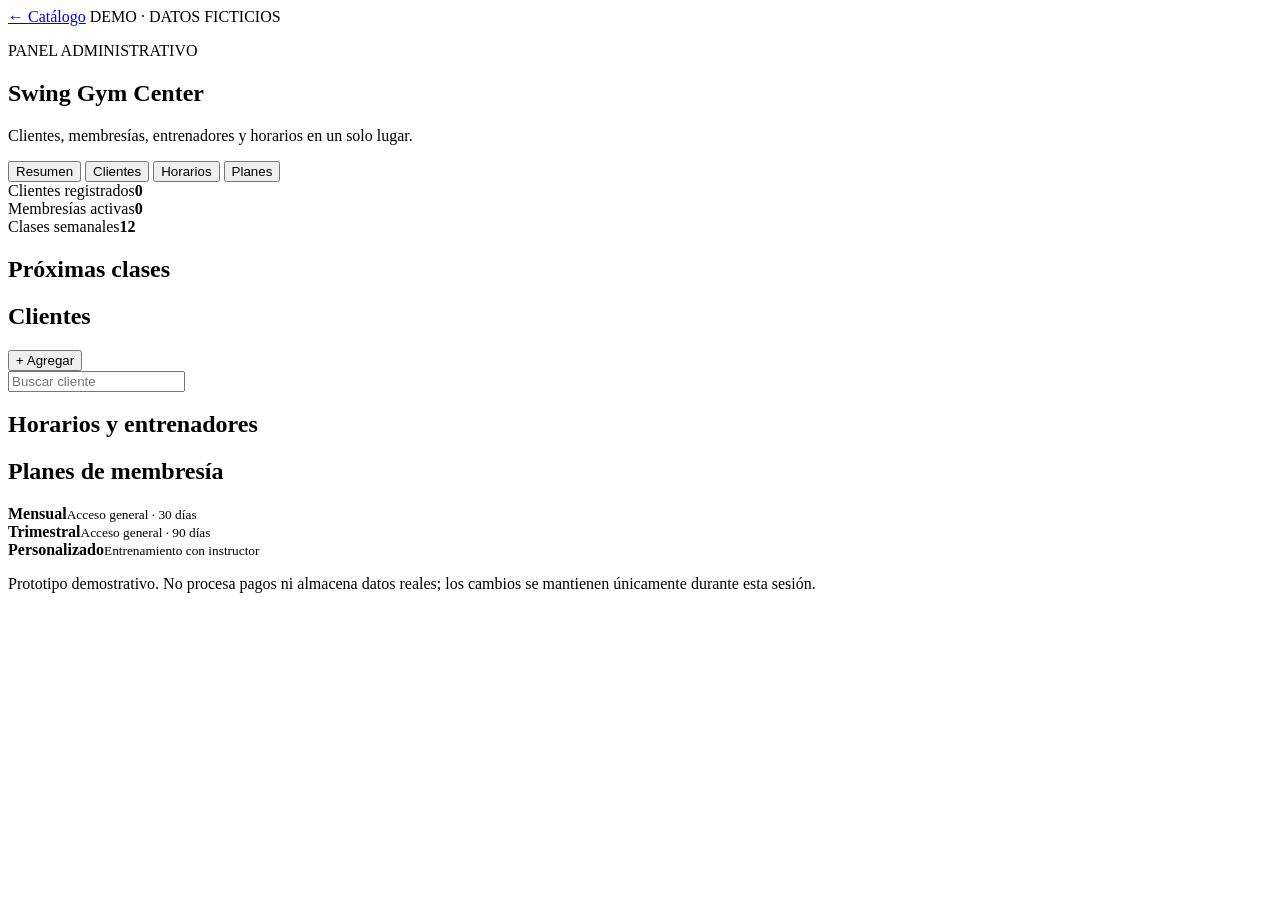
==== swing-gym-center/index.html @ 267dba87 "Add interactive Swing Gym Center demo" ====
<!doctype html>
<html lang="es">
<head>
  <meta charset="utf-8">
  <meta name="viewport" content="width=device-width, initial-scale=1">
  <meta name="theme-color" content="#101211">
  <title>Swing Gym Center | Demo</title>
  <link rel="stylesheet" href="styles.css">
  <script src="app.js" defer></script>
</head>
<body>
  <main class="shell">
    <header class="top">
      <a class="back" href="../">← Catálogo</a>
      <span class="demo">DEMO · DATOS FICTICIOS</span>
    </header>
    <section class="hero">
      <p class="eyebrow">PANEL ADMINISTRATIVO</p>
      <h1>Swing Gym Center</h1>
      <p>Clientes, membresías, entrenadores y horarios en un solo lugar.</p>
    </section>
    <nav aria-label="Secciones">
      <button class="active" data-tab="resumen">Resumen</button>
      <button data-tab="clientes">Clientes</button>
      <button data-tab="horarios">Horarios</button>
      <button data-tab="planes">Planes</button>
    </nav>
    <section id="resumen" class="panel active">
      <div class="metrics">
        <article><span>Clientes registrados</span><strong id="total">0</strong></article>
        <article><span>Membresías activas</span><strong id="active">0</strong></article>
        <article><span>Clases semanales</span><strong>12</strong></article>
      </div>
      <h2>Próximas clases</h2>
      <div id="upcoming" class="stack"></div>
    </section>
    <section id="clientes" class="panel">
      <div class="heading"><h2>Clientes</h2><button class="primary" id="add">+ Agregar</button></div>
      <input id="search" placeholder="Buscar cliente" aria-label="Buscar cliente">
      <div id="clientList" class="stack"></div>
    </section>
    <section id="horarios" class="panel"><h2>Horarios y entrenadores</h2><div id="schedule" class="stack"></div></section>
    <section id="planes" class="panel"><h2>Planes de membresía</h2><div class="stack">
      <article class="item"><b>Mensual</b><small>Acceso general · 30 días</small></article>
      <article class="item"><b>Trimestral</b><small>Acceso general · 90 días</small></article>
      <article class="item"><b>Personalizado</b><small>Entrenamiento con instructor</small></article>
    </div></section>
    <p class="notice">Prototipo demostrativo. No procesa pagos ni almacena datos reales; los cambios se mantienen únicamente durante esta sesión.</p>
  </main>
  <dialog id="newClient">
    <form method="dialog" id="clientForm">
      <h2>Nuevo cliente de prueba</h2>
      <label>Nombre<input name="name" required maxlength="60" autocomplete="off"></label>
      <label>Plan<select name="plan"><option>Mensual</option><option>Trimestral</option><option>Personalizado</option></select></label>
      <div class="actions"><button value="cancel">Cancelar</button><button class="primary" value="save">Guardar</button></div>
    </form>
  </dialog>
</body>
</html>
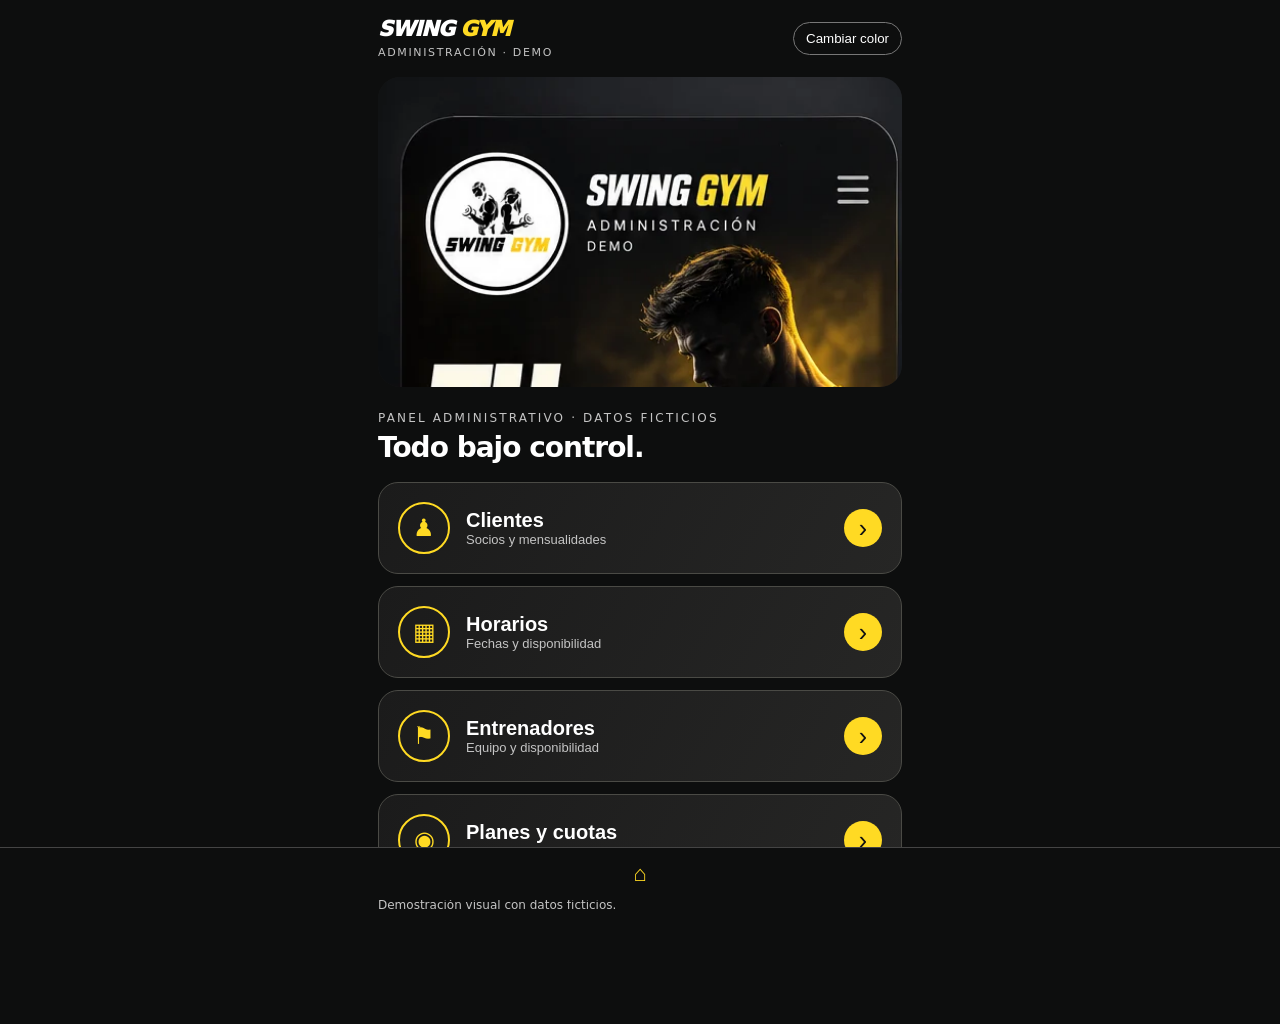
==== commit 9171c882: "Restore original Swing Gym demo with external image" ====
--- a/swing-gym-center/index.html
+++ b/swing-gym-center/index.html
@@ -1,59 +1,68 @@
 <!doctype html>
 <html lang="es">
 <head>
-  <meta charset="utf-8">
-  <meta name="viewport" content="width=device-width, initial-scale=1">
-  <meta name="theme-color" content="#101211">
-  <title>Swing Gym Center | Demo</title>
-  <link rel="stylesheet" href="styles.css">
-  <script src="app.js" defer></script>
+<meta charset="utf-8">
+<meta name="viewport" content="width=device-width,initial-scale=1">
+<meta name="theme-color" content="#101112">
+<title>Swing Gym · Demo administrativa</title>
+<style>
+*{box-sizing:border-box}body{margin:0;background:#0d0e0e;color:#fff;font-family:system-ui,sans-serif;--accent:#ffda23;--card:#1b1b1b;--ink:#fff;--muted:#c4c4c4;--bg:#0d0e0e}body.verde{--accent:#b6d1a8;--card:#153d36;--ink:#fff;--muted:#c5d8d2;--bg:#09241f;background:var(--bg)}main{max-width:560px;margin:auto;padding:0 18px 100px}.bar{display:flex;align-items:center;justify-content:space-between;padding:17px 0}.brand{font-size:21px;font-weight:950;font-style:italic;letter-spacing:-1px}.brand em{color:var(--accent)}.pill{font-size:11px;color:var(--muted);letter-spacing:.15em}.switch{border:1px solid #777;color:var(--ink);background:transparent;border-radius:20px;padding:8px 12px;cursor:pointer}.visual{position:relative;height:310px;border-radius:22px;overflow:hidden;background:#181818}.visual img{width:200%;max-width:none;position:absolute;top:-5px;left:0}.verde .visual img{left:-100%}.hero-label{font-size:12px;color:var(--muted);letter-spacing:.18em;margin:24px 0 6px}.heading{font-size:28px;letter-spacing:-1px;margin:0 0 18px}.grid{display:grid;gap:12px}.tile{display:flex;gap:16px;align-items:center;text-align:left;width:100%;background:linear-gradient(120deg,var(--card),#262625);color:var(--ink);border:1px solid #4a4a45;border-radius:20px;padding:19px;cursor:pointer}.verde .tile{background:linear-gradient(120deg,var(--card),#246055)}.icon{border:2px solid var(--accent);color:var(--accent);height:52px;width:52px;display:grid;place-items:center;border-radius:50%;font-size:24px;flex:none}.tile strong{font-size:20px;display:block}.tile small{color:var(--muted);font-size:13px}.arrow{margin-left:auto;background:var(--accent);color:#121212;border-radius:50%;width:38px;height:38px;display:grid;place-items:center;font-size:25px}.note{color:var(--muted);font-size:12px}.row{padding:16px 0;border-bottom:1px solid #555;display:flex;justify-content:space-between;gap:10px}.row strong{display:block}.row small{color:var(--muted)}.badge{color:var(--accent);font-size:13px;white-space:nowrap}.back{background:transparent;border:0;color:var(--accent);font-size:18px;padding:18px 0;cursor:pointer}.panel{background:var(--card);border:1px solid #494949;border-radius:20px;padding:20px}.day{width:100%;background:#252525;color:white;border:1px solid #777;border-radius:12px;padding:13px;font-size:15px;margin:6px 0}.verde .day{background:#163c35}.nav{position:fixed;bottom:0;left:0;width:100%;background:var(--bg);border-top:1px solid #444;padding:12px;text-align:center}.nav button{background:none;border:0;color:var(--accent);font-size:22px;cursor:pointer}button:focus-visible,select:focus-visible{outline:3px solid var(--accent)}@media(max-width:380px){.visual{height:260px}}
+</style>
 </head>
 <body>
-  <main class="shell">
-    <header class="top">
-      <a class="back" href="../">← Catálogo</a>
-      <span class="demo">DEMO · DATOS FICTICIOS</span>
-    </header>
-    <section class="hero">
-      <p class="eyebrow">PANEL ADMINISTRATIVO</p>
-      <h1>Swing Gym Center</h1>
-      <p>Clientes, membresías, entrenadores y horarios en un solo lugar.</p>
-    </section>
-    <nav aria-label="Secciones">
-      <button class="active" data-tab="resumen">Resumen</button>
-      <button data-tab="clientes">Clientes</button>
-      <button data-tab="horarios">Horarios</button>
-      <button data-tab="planes">Planes</button>
-    </nav>
-    <section id="resumen" class="panel active">
-      <div class="metrics">
-        <article><span>Clientes registrados</span><strong id="total">0</strong></article>
-        <article><span>Membresías activas</span><strong id="active">0</strong></article>
-        <article><span>Clases semanales</span><strong>12</strong></article>
-      </div>
-      <h2>Próximas clases</h2>
-      <div id="upcoming" class="stack"></div>
-    </section>
-    <section id="clientes" class="panel">
-      <div class="heading"><h2>Clientes</h2><button class="primary" id="add">+ Agregar</button></div>
-      <input id="search" placeholder="Buscar cliente" aria-label="Buscar cliente">
-      <div id="clientList" class="stack"></div>
-    </section>
-    <section id="horarios" class="panel"><h2>Horarios y entrenadores</h2><div id="schedule" class="stack"></div></section>
-    <section id="planes" class="panel"><h2>Planes de membresía</h2><div class="stack">
-      <article class="item"><b>Mensual</b><small>Acceso general · 30 días</small></article>
-      <article class="item"><b>Trimestral</b><small>Acceso general · 90 días</small></article>
-      <article class="item"><b>Personalizado</b><small>Entrenamiento con instructor</small></article>
-    </div></section>
-    <p class="notice">Prototipo demostrativo. No procesa pagos ni almacena datos reales; los cambios se mantienen únicamente durante esta sesión.</p>
-  </main>
-  <dialog id="newClient">
-    <form method="dialog" id="clientForm">
-      <h2>Nuevo cliente de prueba</h2>
-      <label>Nombre<input name="name" required maxlength="60" autocomplete="off"></label>
-      <label>Plan<select name="plan"><option>Mensual</option><option>Trimestral</option><option>Personalizado</option></select></label>
-      <div class="actions"><button value="cancel">Cancelar</button><button class="primary" value="save">Guardar</button></div>
-    </form>
-  </dialog>
+<main>
+<header class="bar">
+<div>
+<div class="brand">SWING <em>GYM</em>
+</div>
+<span class="pill">ADMINISTRACIÓN · DEMO</span>
+</div>
+<button class="switch" id="theme">Cambiar color</button>
+</header>
+<div id="app">
+</div>
+</main>
+<nav class="nav">
+<button id="home" aria-label="Volver al inicio">⌂</button>
+</nav>
+<script>
+const art='gym-visual.webp';const app=document.querySelector('#app');const theme=document.querySelector('#theme');theme.onclick=()=>{document.body.classList.toggle('verde');theme.textContent=document.body.classList.contains('verde')?'Colores del gym':'Cambiar color'};document.querySelector('#home').onclick=home;
+const data={clientes:[['Ana Pérez','Plan mensual · Vence el 15/11','Al día'],['Luis Gómez','Plan pareja · Vence el 08/11','Pendiente'],['María Torres','Plan mensual · Vence el 02/12','Al día']],entrenadores:[['Carlos R.','Fuerza · Lunes y martes','Disponible'],['Laura M.','Baile · Miércoles y viernes','Disponible'],['Pedro G.','Funcional · Consultar horario','Ocupado']],planes:[['Mensual','30 días','USD 35'],['Pareja','30 días · 2 personas','USD 60'],['Por visita','Acceso por un día','USD 5']]};
+function home(){app.innerHTML=`<div class="visual">
+<img src="${art}" alt="Concepto visual deportivo de Swing Gym">
+</div>
+<p class="hero-label">PANEL ADMINISTRATIVO · DATOS FICTICIOS</p>
+<h1 class="heading">Todo bajo control.</h1>
+<div class="grid">${[['clientes','♟','Clientes','Socios y mensualidades'],['horarios','▦','Horarios','Fechas y disponibilidad'],['entrenadores','⚑','Entrenadores','Equipo y disponibilidad'],['planes','◉','Planes y cuotas','Planes, duración y precios']].map(x=>`<button class="tile" data-page="${x[0]}">
+<span class="icon">${x[1]}</span>
+<span>
+<strong>${x[2]}</strong>
+<small>${x[3]}</small>
+</span>
+<span class="arrow">›</span>
+</button>`).join('')}</div>
+<p class="note">Demostración visual con datos ficticios.</p>`;app.querySelectorAll('[data-page]').forEach(b=>b.onclick=()=>openPage(b.dataset.page));window.scrollTo(0,0)}
+function openPage(p){const titles={clientes:'Clientes',horarios:'Horarios y disponibilidad',entrenadores:'Entrenadores',planes:'Planes y cuotas'};app.innerHTML=`<button class="back">‹ Inicio</button>
+<p class="hero-label">SWING GYM · DEMO</p>
+<h1 class="heading">${titles[p]}</h1>
+<p class="note">Toda la información es ficticia.</p>
+<div class="panel" id="content">
+</div>`;app.querySelector('.back').onclick=home;let c=document.querySelector('#content');if(p==='horarios'){const schedule={'Lunes':'6:00–8:00 PM','Martes':'Todo el día','Miércoles':'8:00–11:00 AM','Jueves':'Sin disponibilidad','Viernes':'2:00–5:00 PM'};c.innerHTML=`<label for="fecha">Selecciona una fecha</label>
+<input type="date" class="day" id="fecha">
+<p class="note">Disponibilidad de ejemplo por día</p>
+<div id="list">${Object.entries(schedule).map(([a,b])=>`<div class="row">
+<strong>${a}</strong>
+<span class="badge">${b}</span>
+</div>`).join('')}</div>`;c.querySelector('#fecha').onchange=e=>{if(!e.target.value)return;const d=new Date(e.target.value+'T12:00:00');const days=['Domingo','Lunes','Martes','Miércoles','Jueves','Viernes','Sábado'];let name=days[d.getDay()];c.querySelector('#list').innerHTML=`<div class="row">
+<strong>${name}</strong>
+<span class="badge">${schedule[name]||'Sin datos de ejemplo'}</span>
+</div>`}}else c.innerHTML=data[p].map(x=>`<div class="row">
+<div>
+<strong>${x[0]}</strong>
+<small>${x[1]}</small>
+</div>
+<span class="badge">${x[2]}</span>
+</div>`).join('');window.scrollTo(0,0)}home();
+</script>
 </body>
 </html>
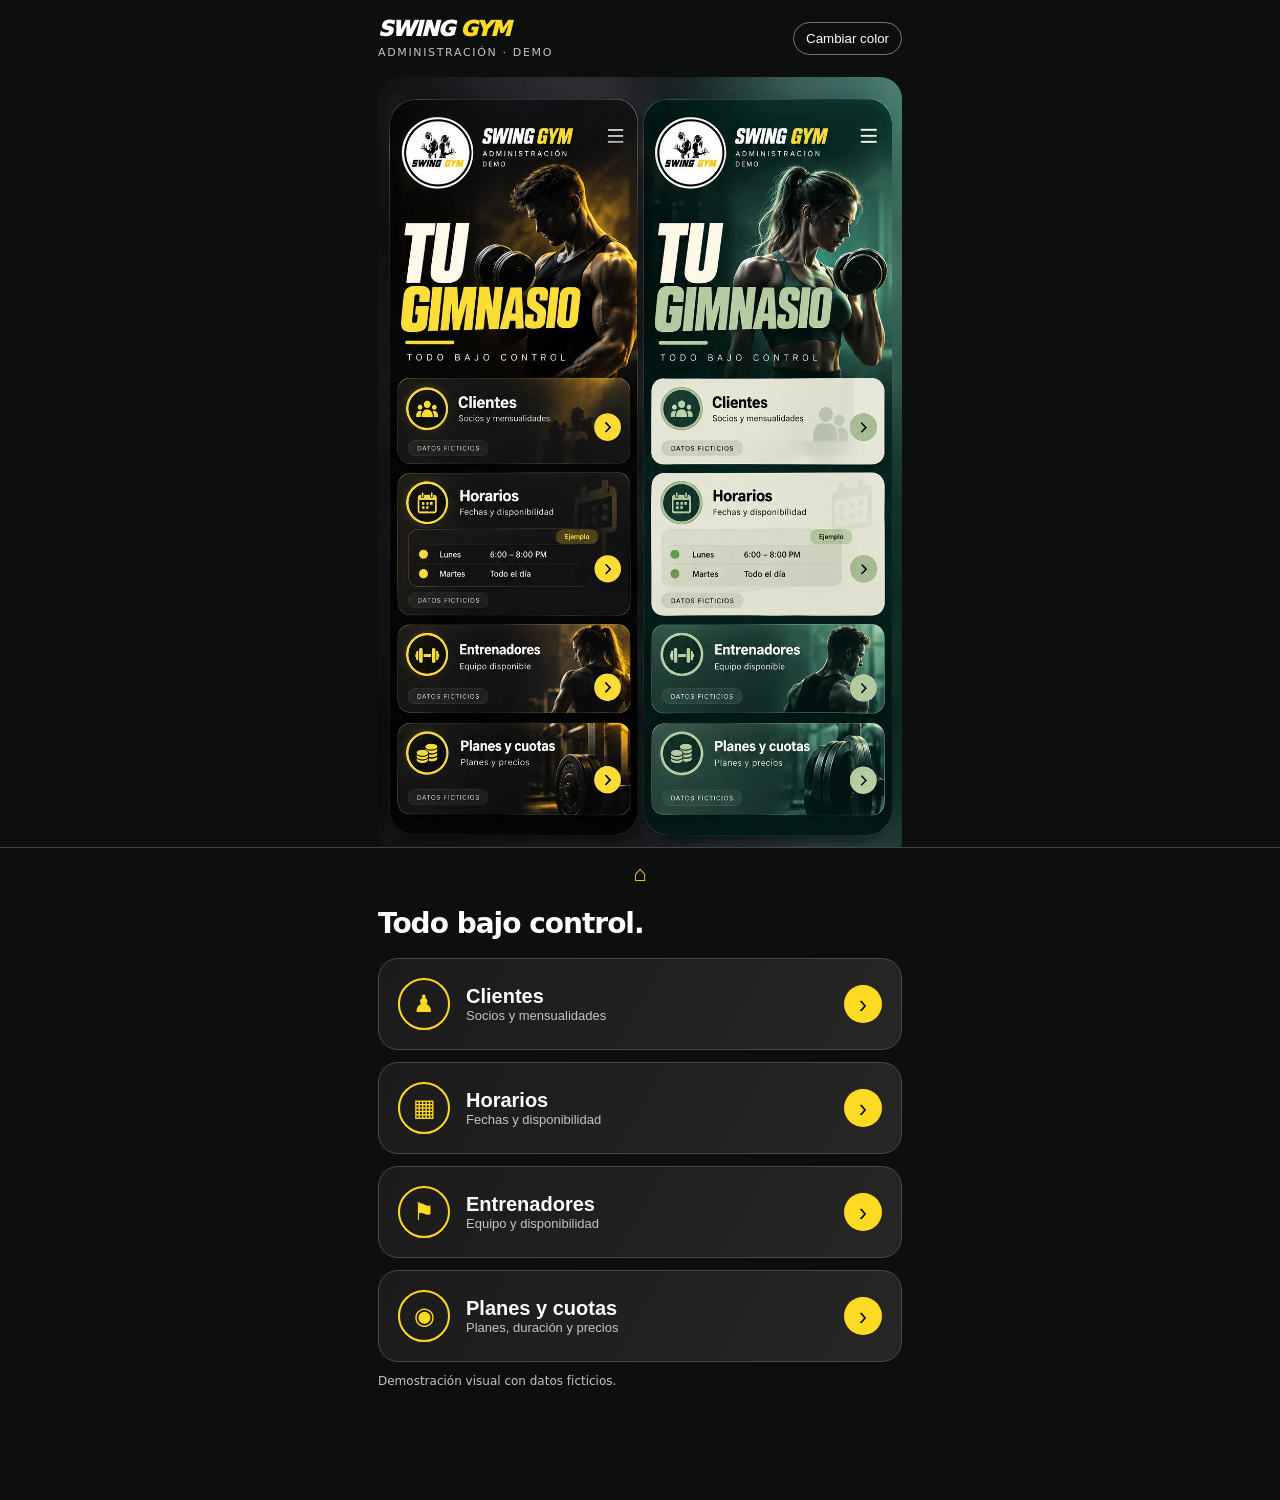
==== commit afe8ab42: "Fix mobile hero image clipping in Swing Gym demo" ====
--- a/swing-gym-center/index.html
+++ b/swing-gym-center/index.html
@@ -6,7 +6,7 @@
 <meta name="theme-color" content="#101112">
 <title>Swing Gym · Demo administrativa</title>
 <style>
-*{box-sizing:border-box}body{margin:0;background:#0d0e0e;color:#fff;font-family:system-ui,sans-serif;--accent:#ffda23;--card:#1b1b1b;--ink:#fff;--muted:#c4c4c4;--bg:#0d0e0e}body.verde{--accent:#b6d1a8;--card:#153d36;--ink:#fff;--muted:#c5d8d2;--bg:#09241f;background:var(--bg)}main{max-width:560px;margin:auto;padding:0 18px 100px}.bar{display:flex;align-items:center;justify-content:space-between;padding:17px 0}.brand{font-size:21px;font-weight:950;font-style:italic;letter-spacing:-1px}.brand em{color:var(--accent)}.pill{font-size:11px;color:var(--muted);letter-spacing:.15em}.switch{border:1px solid #777;color:var(--ink);background:transparent;border-radius:20px;padding:8px 12px;cursor:pointer}.visual{position:relative;height:310px;border-radius:22px;overflow:hidden;background:#181818}.visual img{width:200%;max-width:none;position:absolute;top:-5px;left:0}.verde .visual img{left:-100%}.hero-label{font-size:12px;color:var(--muted);letter-spacing:.18em;margin:24px 0 6px}.heading{font-size:28px;letter-spacing:-1px;margin:0 0 18px}.grid{display:grid;gap:12px}.tile{display:flex;gap:16px;align-items:center;text-align:left;width:100%;background:linear-gradient(120deg,var(--card),#262625);color:var(--ink);border:1px solid #4a4a45;border-radius:20px;padding:19px;cursor:pointer}.verde .tile{background:linear-gradient(120deg,var(--card),#246055)}.icon{border:2px solid var(--accent);color:var(--accent);height:52px;width:52px;display:grid;place-items:center;border-radius:50%;font-size:24px;flex:none}.tile strong{font-size:20px;display:block}.tile small{color:var(--muted);font-size:13px}.arrow{margin-left:auto;background:var(--accent);color:#121212;border-radius:50%;width:38px;height:38px;display:grid;place-items:center;font-size:25px}.note{color:var(--muted);font-size:12px}.row{padding:16px 0;border-bottom:1px solid #555;display:flex;justify-content:space-between;gap:10px}.row strong{display:block}.row small{color:var(--muted)}.badge{color:var(--accent);font-size:13px;white-space:nowrap}.back{background:transparent;border:0;color:var(--accent);font-size:18px;padding:18px 0;cursor:pointer}.panel{background:var(--card);border:1px solid #494949;border-radius:20px;padding:20px}.day{width:100%;background:#252525;color:white;border:1px solid #777;border-radius:12px;padding:13px;font-size:15px;margin:6px 0}.verde .day{background:#163c35}.nav{position:fixed;bottom:0;left:0;width:100%;background:var(--bg);border-top:1px solid #444;padding:12px;text-align:center}.nav button{background:none;border:0;color:var(--accent);font-size:22px;cursor:pointer}button:focus-visible,select:focus-visible{outline:3px solid var(--accent)}@media(max-width:380px){.visual{height:260px}}
+*{box-sizing:border-box}body{margin:0;background:#0d0e0e;color:#fff;font-family:system-ui,sans-serif;--accent:#ffda23;--card:#1b1b1b;--ink:#fff;--muted:#c4c4c4;--bg:#0d0e0e}body.verde{--accent:#b6d1a8;--card:#153d36;--ink:#fff;--muted:#c5d8d2;--bg:#09241f;background:var(--bg)}main{max-width:560px;margin:auto;padding:0 18px 100px}.bar{display:flex;align-items:center;justify-content:space-between;padding:17px 0}.brand{font-size:21px;font-weight:950;font-style:italic;letter-spacing:-1px}.brand em{color:var(--accent)}.pill{font-size:11px;color:var(--muted);letter-spacing:.15em}.switch{border:1px solid #777;color:var(--ink);background:transparent;border-radius:20px;padding:8px 12px;cursor:pointer}.visual{position:relative;border-radius:22px;overflow:hidden;background:#181818}.visual img{display:block;width:100%;height:auto;max-width:100%;position:static}.verde .visual img{transform:none}.hero-label{font-size:12px;color:var(--muted);letter-spacing:.18em;margin:24px 0 6px}.heading{font-size:28px;letter-spacing:-1px;margin:0 0 18px}.grid{display:grid;gap:12px}.tile{display:flex;gap:16px;align-items:center;text-align:left;width:100%;background:linear-gradient(120deg,var(--card),#262625);color:var(--ink);border:1px solid #4a4a45;border-radius:20px;padding:19px;cursor:pointer}.verde .tile{background:linear-gradient(120deg,var(--card),#246055)}.icon{border:2px solid var(--accent);color:var(--accent);height:52px;width:52px;display:grid;place-items:center;border-radius:50%;font-size:24px;flex:none}.tile strong{font-size:20px;display:block}.tile small{color:var(--muted);font-size:13px}.arrow{margin-left:auto;background:var(--accent);color:#121212;border-radius:50%;width:38px;height:38px;display:grid;place-items:center;font-size:25px}.note{color:var(--muted);font-size:12px}.row{padding:16px 0;border-bottom:1px solid #555;display:flex;justify-content:space-between;gap:10px}.row strong{display:block}.row small{color:var(--muted)}.badge{color:var(--accent);font-size:13px;white-space:nowrap}.back{background:transparent;border:0;color:var(--accent);font-size:18px;padding:18px 0;cursor:pointer}.panel{background:var(--card);border:1px solid #494949;border-radius:20px;padding:20px}.day{width:100%;background:#252525;color:white;border:1px solid #777;border-radius:12px;padding:13px;font-size:15px;margin:6px 0}.verde .day{background:#163c35}.nav{position:fixed;bottom:0;left:0;width:100%;background:var(--bg);border-top:1px solid #444;padding:12px;text-align:center}.nav button{background:none;border:0;color:var(--accent);font-size:22px;cursor:pointer}button:focus-visible,select:focus-visible{outline:3px solid var(--accent)}@media(max-width:380px){.bar{gap:12px}.switch{padding:8px 10px}}
 </style>
 </head>
 <body>
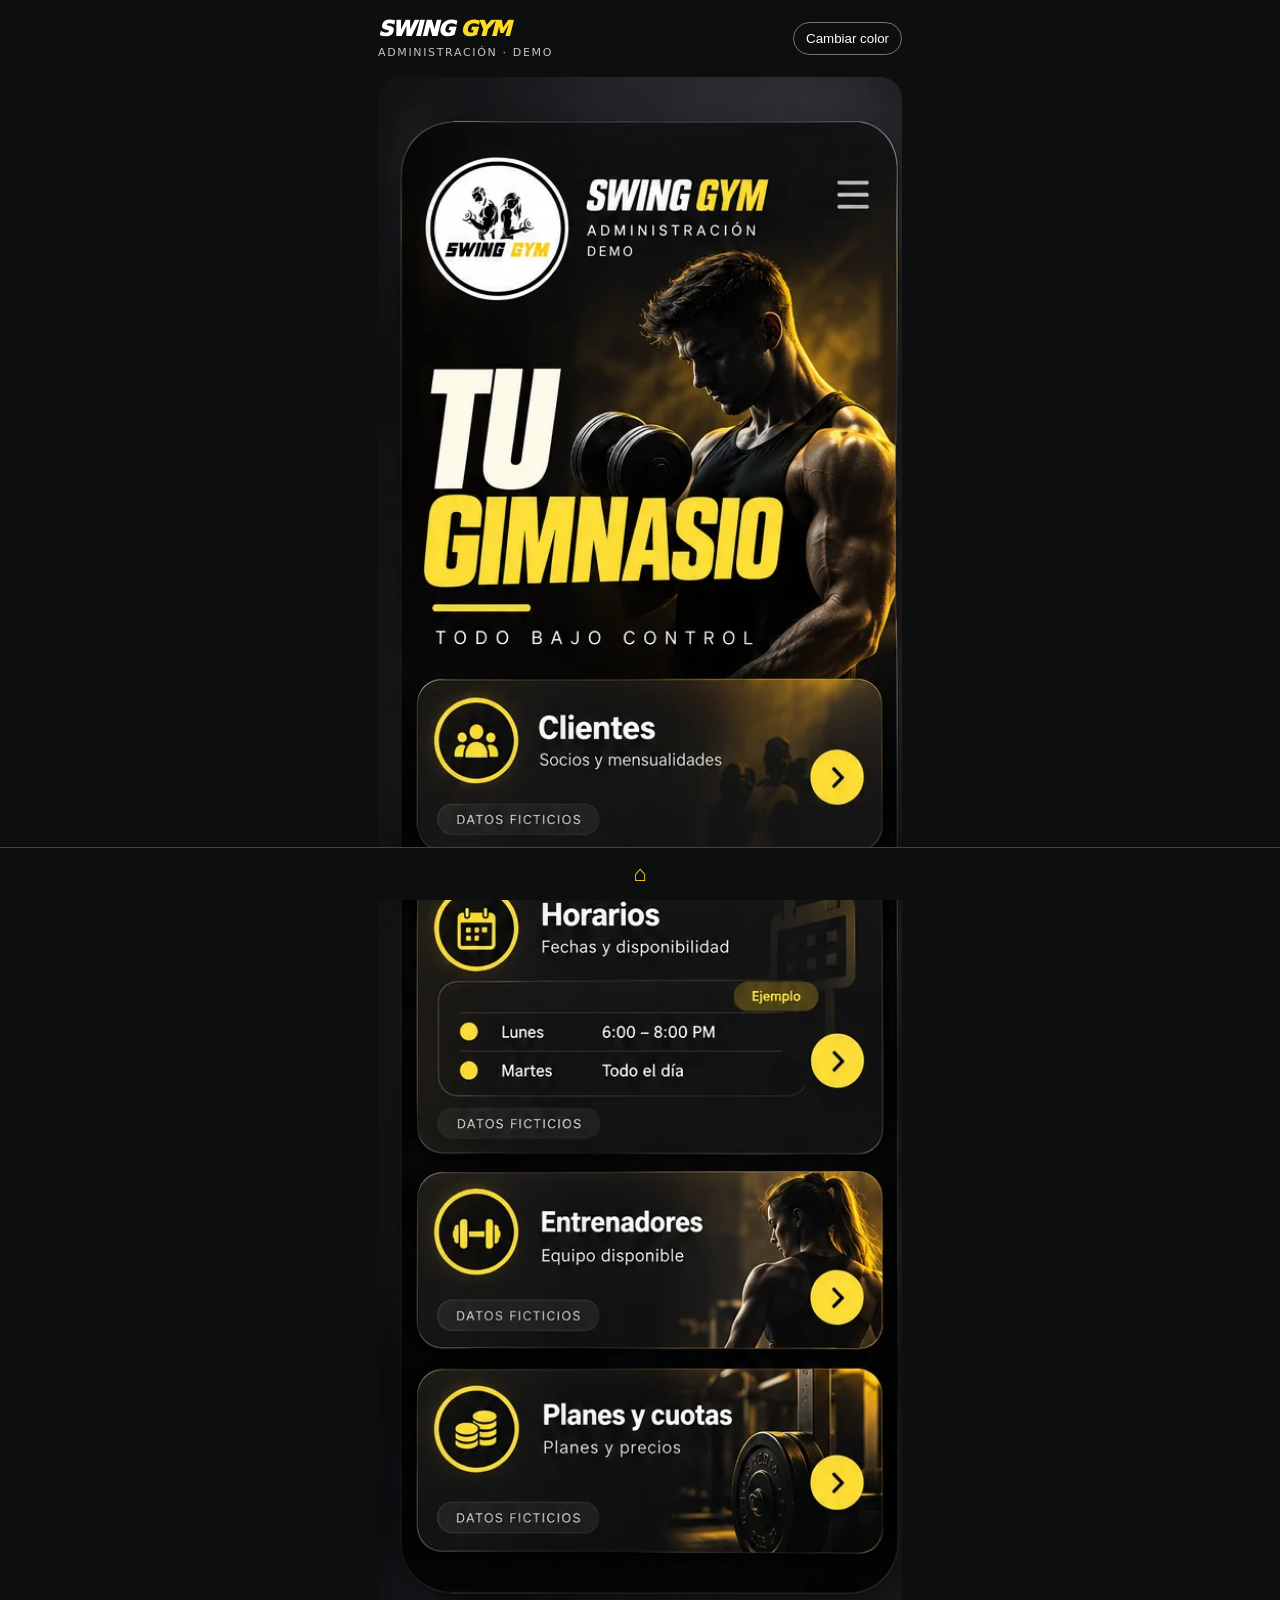
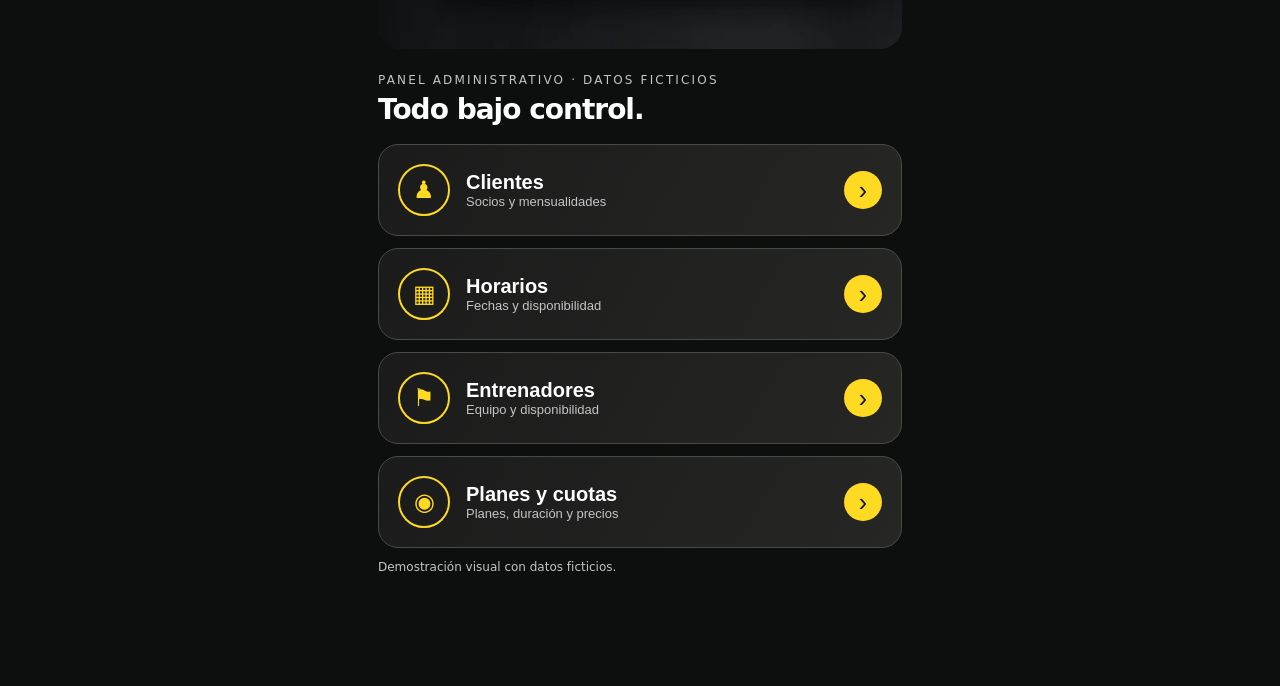
==== commit 6d9fc16e: "Show one full-height gym design at a time and switch themes" ====
--- a/swing-gym-center/index.html
+++ b/swing-gym-center/index.html
@@ -6,7 +6,7 @@
 <meta name="theme-color" content="#101112">
 <title>Swing Gym · Demo administrativa</title>
 <style>
-*{box-sizing:border-box}body{margin:0;background:#0d0e0e;color:#fff;font-family:system-ui,sans-serif;--accent:#ffda23;--card:#1b1b1b;--ink:#fff;--muted:#c4c4c4;--bg:#0d0e0e}body.verde{--accent:#b6d1a8;--card:#153d36;--ink:#fff;--muted:#c5d8d2;--bg:#09241f;background:var(--bg)}main{max-width:560px;margin:auto;padding:0 18px 100px}.bar{display:flex;align-items:center;justify-content:space-between;padding:17px 0}.brand{font-size:21px;font-weight:950;font-style:italic;letter-spacing:-1px}.brand em{color:var(--accent)}.pill{font-size:11px;color:var(--muted);letter-spacing:.15em}.switch{border:1px solid #777;color:var(--ink);background:transparent;border-radius:20px;padding:8px 12px;cursor:pointer}.visual{position:relative;border-radius:22px;overflow:hidden;background:#181818}.visual img{display:block;width:100%;height:auto;max-width:100%;position:static}.verde .visual img{transform:none}.hero-label{font-size:12px;color:var(--muted);letter-spacing:.18em;margin:24px 0 6px}.heading{font-size:28px;letter-spacing:-1px;margin:0 0 18px}.grid{display:grid;gap:12px}.tile{display:flex;gap:16px;align-items:center;text-align:left;width:100%;background:linear-gradient(120deg,var(--card),#262625);color:var(--ink);border:1px solid #4a4a45;border-radius:20px;padding:19px;cursor:pointer}.verde .tile{background:linear-gradient(120deg,var(--card),#246055)}.icon{border:2px solid var(--accent);color:var(--accent);height:52px;width:52px;display:grid;place-items:center;border-radius:50%;font-size:24px;flex:none}.tile strong{font-size:20px;display:block}.tile small{color:var(--muted);font-size:13px}.arrow{margin-left:auto;background:var(--accent);color:#121212;border-radius:50%;width:38px;height:38px;display:grid;place-items:center;font-size:25px}.note{color:var(--muted);font-size:12px}.row{padding:16px 0;border-bottom:1px solid #555;display:flex;justify-content:space-between;gap:10px}.row strong{display:block}.row small{color:var(--muted)}.badge{color:var(--accent);font-size:13px;white-space:nowrap}.back{background:transparent;border:0;color:var(--accent);font-size:18px;padding:18px 0;cursor:pointer}.panel{background:var(--card);border:1px solid #494949;border-radius:20px;padding:20px}.day{width:100%;background:#252525;color:white;border:1px solid #777;border-radius:12px;padding:13px;font-size:15px;margin:6px 0}.verde .day{background:#163c35}.nav{position:fixed;bottom:0;left:0;width:100%;background:var(--bg);border-top:1px solid #444;padding:12px;text-align:center}.nav button{background:none;border:0;color:var(--accent);font-size:22px;cursor:pointer}button:focus-visible,select:focus-visible{outline:3px solid var(--accent)}@media(max-width:380px){.bar{gap:12px}.switch{padding:8px 10px}}
+*{box-sizing:border-box}body{margin:0;background:#0d0e0e;color:#fff;font-family:system-ui,sans-serif;--accent:#ffda23;--card:#1b1b1b;--ink:#fff;--muted:#c4c4c4;--bg:#0d0e0e}body.verde{--accent:#b6d1a8;--card:#153d36;--ink:#fff;--muted:#c5d8d2;--bg:#09241f;background:var(--bg)}main{max-width:560px;margin:auto;padding:0 18px 100px}.bar{display:flex;align-items:center;justify-content:space-between;padding:17px 0}.brand{font-size:21px;font-weight:950;font-style:italic;letter-spacing:-1px}.brand em{color:var(--accent)}.pill{font-size:11px;color:var(--muted);letter-spacing:.15em}.switch{border:1px solid #777;color:var(--ink);background:transparent;border-radius:20px;padding:8px 12px;cursor:pointer}.visual{position:relative;width:100%;aspect-ratio:1/3;border-radius:22px;overflow:hidden;background:#181818}.visual img{display:block;position:absolute;top:0;left:0;width:200%;max-width:none;height:auto}.verde .visual img{left:-100%}.hero-label{font-size:12px;color:var(--muted);letter-spacing:.18em;margin:24px 0 6px}.heading{font-size:28px;letter-spacing:-1px;margin:0 0 18px}.grid{display:grid;gap:12px}.tile{display:flex;gap:16px;align-items:center;text-align:left;width:100%;background:linear-gradient(120deg,var(--card),#262625);color:var(--ink);border:1px solid #4a4a45;border-radius:20px;padding:19px;cursor:pointer}.verde .tile{background:linear-gradient(120deg,var(--card),#246055)}.icon{border:2px solid var(--accent);color:var(--accent);height:52px;width:52px;display:grid;place-items:center;border-radius:50%;font-size:24px;flex:none}.tile strong{font-size:20px;display:block}.tile small{color:var(--muted);font-size:13px}.arrow{margin-left:auto;background:var(--accent);color:#121212;border-radius:50%;width:38px;height:38px;display:grid;place-items:center;font-size:25px}.note{color:var(--muted);font-size:12px}.row{padding:16px 0;border-bottom:1px solid #555;display:flex;justify-content:space-between;gap:10px}.row strong{display:block}.row small{color:var(--muted)}.badge{color:var(--accent);font-size:13px;white-space:nowrap}.back{background:transparent;border:0;color:var(--accent);font-size:18px;padding:18px 0;cursor:pointer}.panel{background:var(--card);border:1px solid #494949;border-radius:20px;padding:20px}.day{width:100%;background:#252525;color:white;border:1px solid #777;border-radius:12px;padding:13px;font-size:15px;margin:6px 0}.verde .day{background:#163c35}.nav{position:fixed;bottom:0;left:0;width:100%;background:var(--bg);border-top:1px solid #444;padding:12px;text-align:center}.nav button{background:none;border:0;color:var(--accent);font-size:22px;cursor:pointer}button:focus-visible,select:focus-visible{outline:3px solid var(--accent)}@media(max-width:380px){.bar{gap:12px}.switch{padding:8px 10px}}
 </style>
 </head>
 <body>
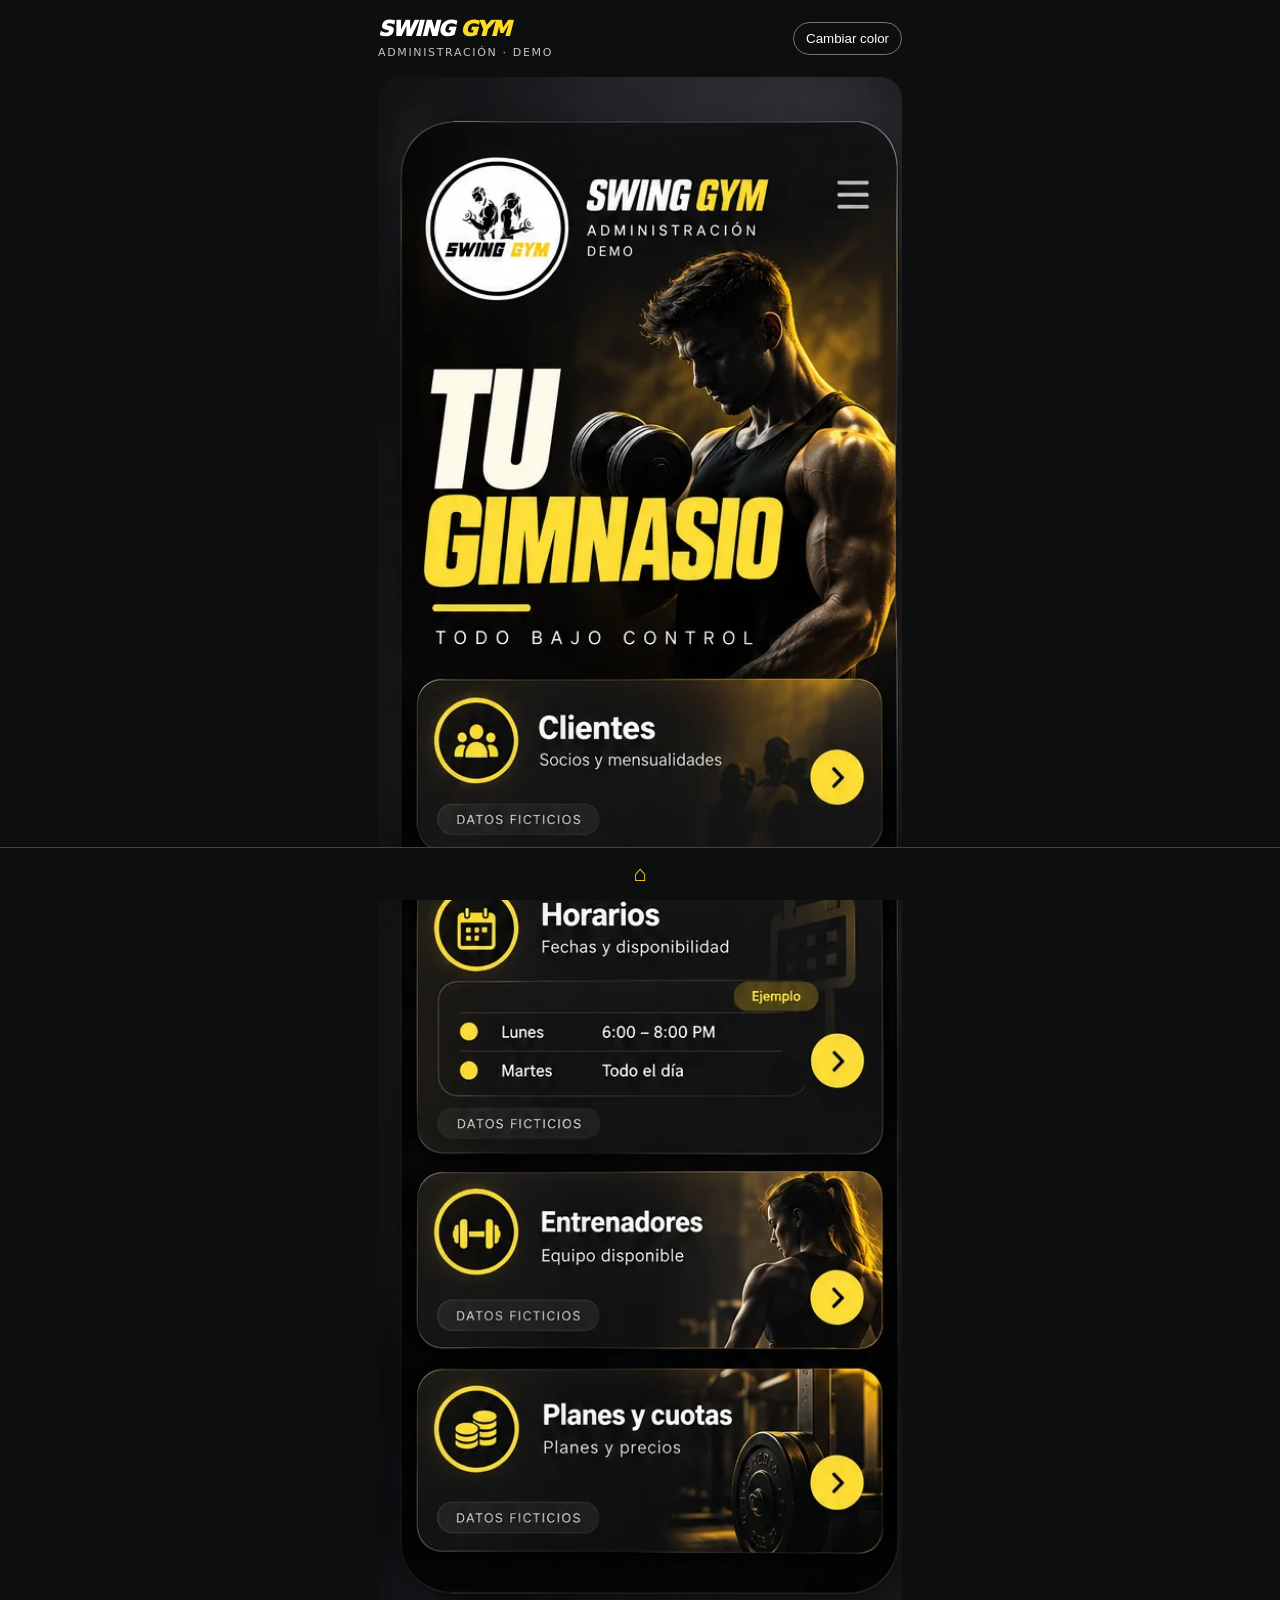
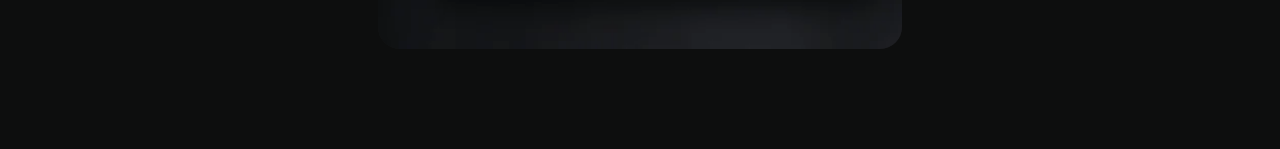
==== commit e9065309: "Remove duplicate gym dashboard and make poster cards interactive" ====
--- a/swing-gym-center/index.html
+++ b/swing-gym-center/index.html
@@ -7,6 +7,20 @@
 <title>Swing Gym · Demo administrativa</title>
 <style>
 *{box-sizing:border-box}body{margin:0;background:#0d0e0e;color:#fff;font-family:system-ui,sans-serif;--accent:#ffda23;--card:#1b1b1b;--ink:#fff;--muted:#c4c4c4;--bg:#0d0e0e}body.verde{--accent:#b6d1a8;--card:#153d36;--ink:#fff;--muted:#c5d8d2;--bg:#09241f;background:var(--bg)}main{max-width:560px;margin:auto;padding:0 18px 100px}.bar{display:flex;align-items:center;justify-content:space-between;padding:17px 0}.brand{font-size:21px;font-weight:950;font-style:italic;letter-spacing:-1px}.brand em{color:var(--accent)}.pill{font-size:11px;color:var(--muted);letter-spacing:.15em}.switch{border:1px solid #777;color:var(--ink);background:transparent;border-radius:20px;padding:8px 12px;cursor:pointer}.visual{position:relative;width:100%;aspect-ratio:1/3;border-radius:22px;overflow:hidden;background:#181818}.visual img{display:block;position:absolute;top:0;left:0;width:200%;max-width:none;height:auto}.verde .visual img{left:-100%}.hero-label{font-size:12px;color:var(--muted);letter-spacing:.18em;margin:24px 0 6px}.heading{font-size:28px;letter-spacing:-1px;margin:0 0 18px}.grid{display:grid;gap:12px}.tile{display:flex;gap:16px;align-items:center;text-align:left;width:100%;background:linear-gradient(120deg,var(--card),#262625);color:var(--ink);border:1px solid #4a4a45;border-radius:20px;padding:19px;cursor:pointer}.verde .tile{background:linear-gradient(120deg,var(--card),#246055)}.icon{border:2px solid var(--accent);color:var(--accent);height:52px;width:52px;display:grid;place-items:center;border-radius:50%;font-size:24px;flex:none}.tile strong{font-size:20px;display:block}.tile small{color:var(--muted);font-size:13px}.arrow{margin-left:auto;background:var(--accent);color:#121212;border-radius:50%;width:38px;height:38px;display:grid;place-items:center;font-size:25px}.note{color:var(--muted);font-size:12px}.row{padding:16px 0;border-bottom:1px solid #555;display:flex;justify-content:space-between;gap:10px}.row strong{display:block}.row small{color:var(--muted)}.badge{color:var(--accent);font-size:13px;white-space:nowrap}.back{background:transparent;border:0;color:var(--accent);font-size:18px;padding:18px 0;cursor:pointer}.panel{background:var(--card);border:1px solid #494949;border-radius:20px;padding:20px}.day{width:100%;background:#252525;color:white;border:1px solid #777;border-radius:12px;padding:13px;font-size:15px;margin:6px 0}.verde .day{background:#163c35}.nav{position:fixed;bottom:0;left:0;width:100%;background:var(--bg);border-top:1px solid #444;padding:12px;text-align:center}.nav button{background:none;border:0;color:var(--accent);font-size:22px;cursor:pointer}button:focus-visible,select:focus-visible{outline:3px solid var(--accent)}@media(max-width:380px){.bar{gap:12px}.switch{padding:8px 10px}}
+
+/* La portada es una imagen compuesta: mostramos un solo panel y activamos sus zonas táctiles. */
+.visual-hit,.visual-menu-trigger{position:absolute;display:block;z-index:2;border:0;background:transparent;padding:0;cursor:pointer}
+.visual-hit{left:5%;width:90%}
+.hit-clients{top:38.3%;height:11.2%}
+.hit-schedule{top:50.4%;height:18.2%}
+.hit-coaches{top:69.6%;height:11.5%}
+.hit-plans{top:82.1%;height:12%}
+.visual-menu-trigger{top:4.5%;right:4%;width:12%;height:6%}
+.visual-hit:focus-visible,.visual-menu-trigger:focus-visible{outline:3px solid var(--accent);outline-offset:-3px;border-radius:14px}
+.visual-menu-list{position:absolute;top:11%;right:4%;z-index:3;display:grid;gap:5px;width:min(65%,260px);padding:10px;border:1px solid #747a70;border-radius:16px;background:var(--bg);box-shadow:0 12px 30px #0009}
+.visual-menu-list[hidden]{display:none}
+.visual-menu-list button{padding:13px 10px;text-align:left;border:1px solid #505a51;border-radius:10px;background:var(--card);color:var(--ink);font:inherit}
+.visual-menu-list button:focus-visible{outline:3px solid var(--accent)}
 </style>
 </head>
 <body>
@@ -28,20 +42,27 @@
 <script>
 const art='gym-visual.webp';const app=document.querySelector('#app');const theme=document.querySelector('#theme');theme.onclick=()=>{document.body.classList.toggle('verde');theme.textContent=document.body.classList.contains('verde')?'Colores del gym':'Cambiar color'};document.querySelector('#home').onclick=home;
 const data={clientes:[['Ana Pérez','Plan mensual · Vence el 15/11','Al día'],['Luis Gómez','Plan pareja · Vence el 08/11','Pendiente'],['María Torres','Plan mensual · Vence el 02/12','Al día']],entrenadores:[['Carlos R.','Fuerza · Lunes y martes','Disponible'],['Laura M.','Baile · Miércoles y viernes','Disponible'],['Pedro G.','Funcional · Consultar horario','Ocupado']],planes:[['Mensual','30 días','USD 35'],['Pareja','30 días · 2 personas','USD 60'],['Por visita','Acceso por un día','USD 5']]};
-function home(){app.innerHTML=`<div class="visual">
-<img src="${art}" alt="Concepto visual deportivo de Swing Gym">
-</div>
-<p class="hero-label">PANEL ADMINISTRATIVO · DATOS FICTICIOS</p>
-<h1 class="heading">Todo bajo control.</h1>
-<div class="grid">${[['clientes','♟','Clientes','Socios y mensualidades'],['horarios','▦','Horarios','Fechas y disponibilidad'],['entrenadores','⚑','Entrenadores','Equipo y disponibilidad'],['planes','◉','Planes y cuotas','Planes, duración y precios']].map(x=>`<button class="tile" data-page="${x[0]}">
-<span class="icon">${x[1]}</span>
-<span>
-<strong>${x[2]}</strong>
-<small>${x[3]}</small>
-</span>
-<span class="arrow">›</span>
-</button>`).join('')}</div>
-<p class="note">Demostración visual con datos ficticios.</p>`;app.querySelectorAll('[data-page]').forEach(b=>b.onclick=()=>openPage(b.dataset.page));window.scrollTo(0,0)}
+function home(){
+  app.innerHTML = `<section class="visual" aria-label="Panel principal de Swing Gym">
+    <img src="${art}" alt="Portada de Swing Gym con cuatro módulos: Clientes, Horarios, Entrenadores, y Planes y cuotas">
+    <button class="visual-hit hit-clients" data-page="clientes" aria-label="Abrir Clientes"></button>
+    <button class="visual-hit hit-schedule" data-page="horarios" aria-label="Abrir Horarios"></button>
+    <button class="visual-hit hit-coaches" data-page="entrenadores" aria-label="Abrir Entrenadores"></button>
+    <button class="visual-hit hit-plans" data-page="planes" aria-label="Abrir Planes y cuotas"></button>
+    <button class="visual-menu-trigger" id="visualMenuTrigger" aria-label="Abrir menú de secciones" aria-expanded="false" aria-controls="visualMenu"></button>
+    <div class="visual-menu-list" id="visualMenu" hidden>
+      <button data-page="clientes">Clientes</button>
+      <button data-page="horarios">Horarios</button>
+      <button data-page="entrenadores">Entrenadores</button>
+      <button data-page="planes">Planes y cuotas</button>
+    </div>
+  </section>`;
+  app.querySelectorAll("[data-page]").forEach(button=>button.addEventListener("click",()=>openPage(button.dataset.page)));
+  const trigger=app.querySelector("#visualMenuTrigger");
+  const menu=app.querySelector("#visualMenu");
+  trigger.addEventListener("click",()=>{menu.hidden=!menu.hidden;trigger.setAttribute("aria-expanded",String(!menu.hidden));});
+  window.scrollTo(0,0);
+}
 function openPage(p){const titles={clientes:'Clientes',horarios:'Horarios y disponibilidad',entrenadores:'Entrenadores',planes:'Planes y cuotas'};app.innerHTML=`<button class="back">‹ Inicio</button>
 <p class="hero-label">SWING GYM · DEMO</p>
 <h1 class="heading">${titles[p]}</h1>
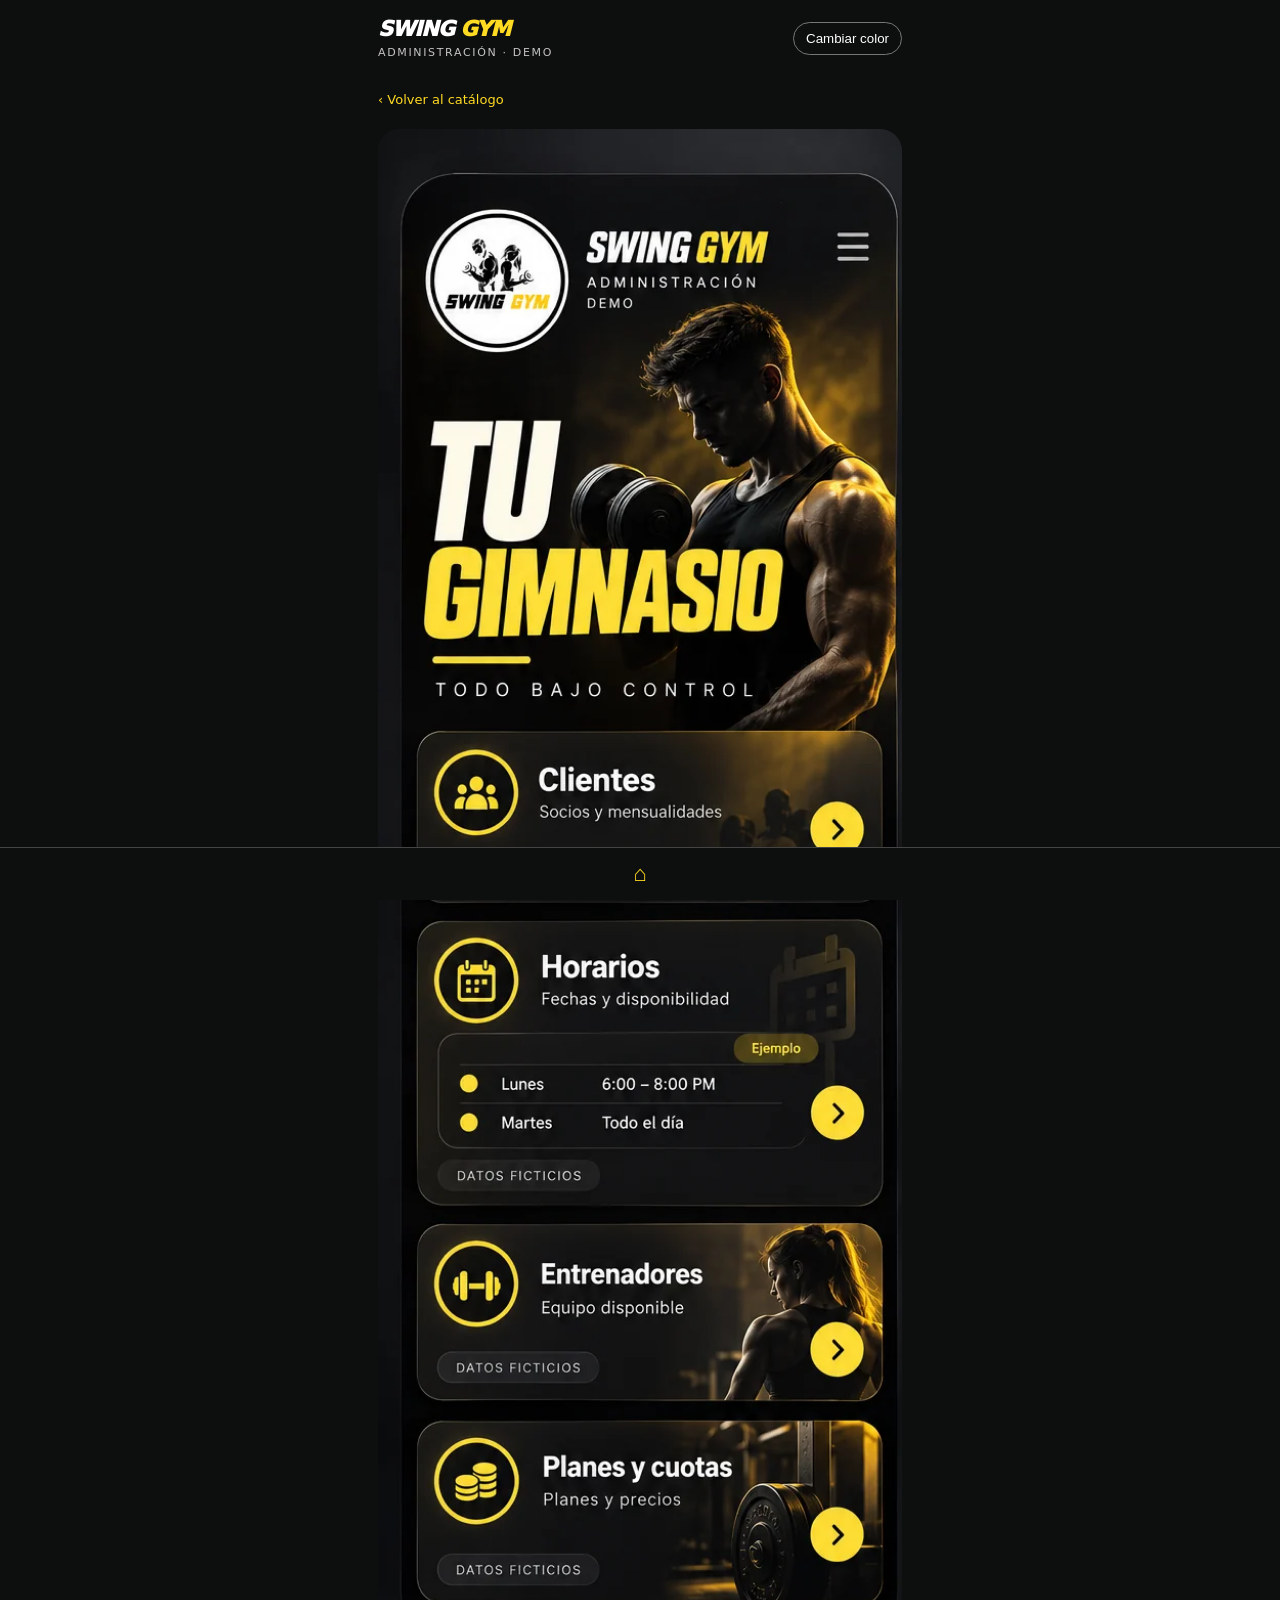
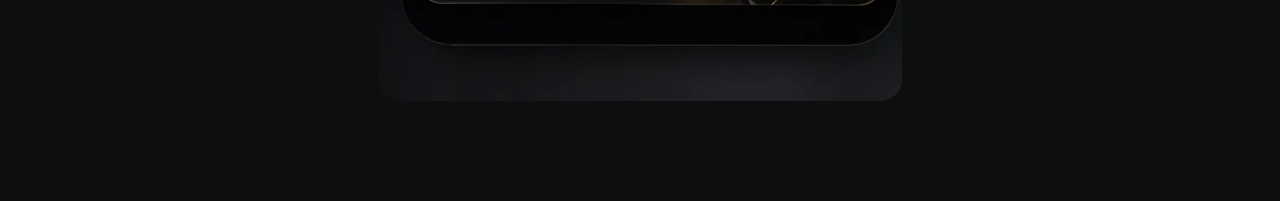
==== commit 4b9acc04: "Fix gym catalog return, schedule reset and browser navigation" ====
--- a/swing-gym-center/index.html
+++ b/swing-gym-center/index.html
@@ -21,6 +21,7 @@
 .visual-menu-list[hidden]{display:none}
 .visual-menu-list button{padding:13px 10px;text-align:left;border:1px solid #505a51;border-radius:10px;background:var(--card);color:var(--ink);font:inherit}
 .visual-menu-list button:focus-visible{outline:3px solid var(--accent)}
+.catalog-link{display:inline-flex;align-items:center;min-height:44px;margin:0 0 8px;color:var(--accent);font-size:13px;text-decoration:none}.catalog-link:hover{text-decoration:underline}.catalog-link:focus-visible{outline:3px solid var(--accent);outline-offset:3px}
 </style>
 </head>
 <body>
@@ -33,6 +34,7 @@
 </div>
 <button class="switch" id="theme">Cambiar color</button>
 </header>
+<a class="catalog-link" href="../">‹ Volver al catálogo</a>
 <div id="app">
 </div>
 </main>
@@ -42,7 +44,14 @@
 <script>
 const art='gym-visual.webp';const app=document.querySelector('#app');const theme=document.querySelector('#theme');theme.onclick=()=>{document.body.classList.toggle('verde');theme.textContent=document.body.classList.contains('verde')?'Colores del gym':'Cambiar color'};document.querySelector('#home').onclick=home;
 const data={clientes:[['Ana Pérez','Plan mensual · Vence el 15/11','Al día'],['Luis Gómez','Plan pareja · Vence el 08/11','Pendiente'],['María Torres','Plan mensual · Vence el 02/12','Al día']],entrenadores:[['Carlos R.','Fuerza · Lunes y martes','Disponible'],['Laura M.','Baile · Miércoles y viernes','Disponible'],['Pedro G.','Funcional · Consultar horario','Ocupado']],planes:[['Mensual','30 días','USD 35'],['Pareja','30 días · 2 personas','USD 60'],['Por visita','Acceso por un día','USD 5']]};
-function home(){
+const pages=['clientes','horarios','entrenadores','planes'];
+function currentPage(){const page=location.hash.slice(1);return pages.includes(page)?page:'inicio';}
+function renderRoute(){const page=currentPage();if(page==='inicio')renderHome();else renderPage(page);}
+function navigate(page){if(currentPage()!==page){history.pushState(null,'',page==='inicio'?location.pathname+location.search:'#'+page);}renderRoute();}
+function home(){navigate('inicio');}
+function openPage(page){if(pages.includes(page))navigate(page);}
+window.addEventListener('popstate',renderRoute);
+function renderHome(){
   app.innerHTML = `<section class="visual" aria-label="Panel principal de Swing Gym">
     <img src="${art}" alt="Portada de Swing Gym con cuatro módulos: Clientes, Horarios, Entrenadores, y Planes y cuotas">
     <button class="visual-hit hit-clients" data-page="clientes" aria-label="Abrir Clientes"></button>
@@ -63,7 +72,7 @@
   trigger.addEventListener("click",()=>{menu.hidden=!menu.hidden;trigger.setAttribute("aria-expanded",String(!menu.hidden));});
   window.scrollTo(0,0);
 }
-function openPage(p){const titles={clientes:'Clientes',horarios:'Horarios y disponibilidad',entrenadores:'Entrenadores',planes:'Planes y cuotas'};app.innerHTML=`<button class="back">‹ Inicio</button>
+function renderPage(p){const titles={clientes:'Clientes',horarios:'Horarios y disponibilidad',entrenadores:'Entrenadores',planes:'Planes y cuotas'};app.innerHTML=`<button class="back">‹ Inicio</button>
 <p class="hero-label">SWING GYM · DEMO</p>
 <h1 class="heading">${titles[p]}</h1>
 <p class="note">Toda la información es ficticia.</p>
@@ -74,7 +83,7 @@
 <div id="list">${Object.entries(schedule).map(([a,b])=>`<div class="row">
 <strong>${a}</strong>
 <span class="badge">${b}</span>
-</div>`).join('')}</div>`;c.querySelector('#fecha').onchange=e=>{if(!e.target.value)return;const d=new Date(e.target.value+'T12:00:00');const days=['Domingo','Lunes','Martes','Miércoles','Jueves','Viernes','Sábado'];let name=days[d.getDay()];c.querySelector('#list').innerHTML=`<div class="row">
+</div>`).join('')}</div>`;c.querySelector('#fecha').onchange=e=>{if(!e.target.value){c.querySelector('#list').innerHTML=Object.entries(schedule).map(([day,time])=>`<div class="row"><strong>${day}</strong><span class="badge">${time}</span></div>`).join('');return;}const d=new Date(e.target.value+'T12:00:00');const days=['Domingo','Lunes','Martes','Miércoles','Jueves','Viernes','Sábado'];let name=days[d.getDay()];c.querySelector('#list').innerHTML=`<div class="row">
 <strong>${name}</strong>
 <span class="badge">${schedule[name]||'Sin datos de ejemplo'}</span>
 </div>`}}else c.innerHTML=data[p].map(x=>`<div class="row">
@@ -83,7 +92,7 @@
 <small>${x[1]}</small>
 </div>
 <span class="badge">${x[2]}</span>
-</div>`).join('');window.scrollTo(0,0)}home();
+</div>`).join('');window.scrollTo(0,0)}renderRoute();
 </script>
 </body>
 </html>
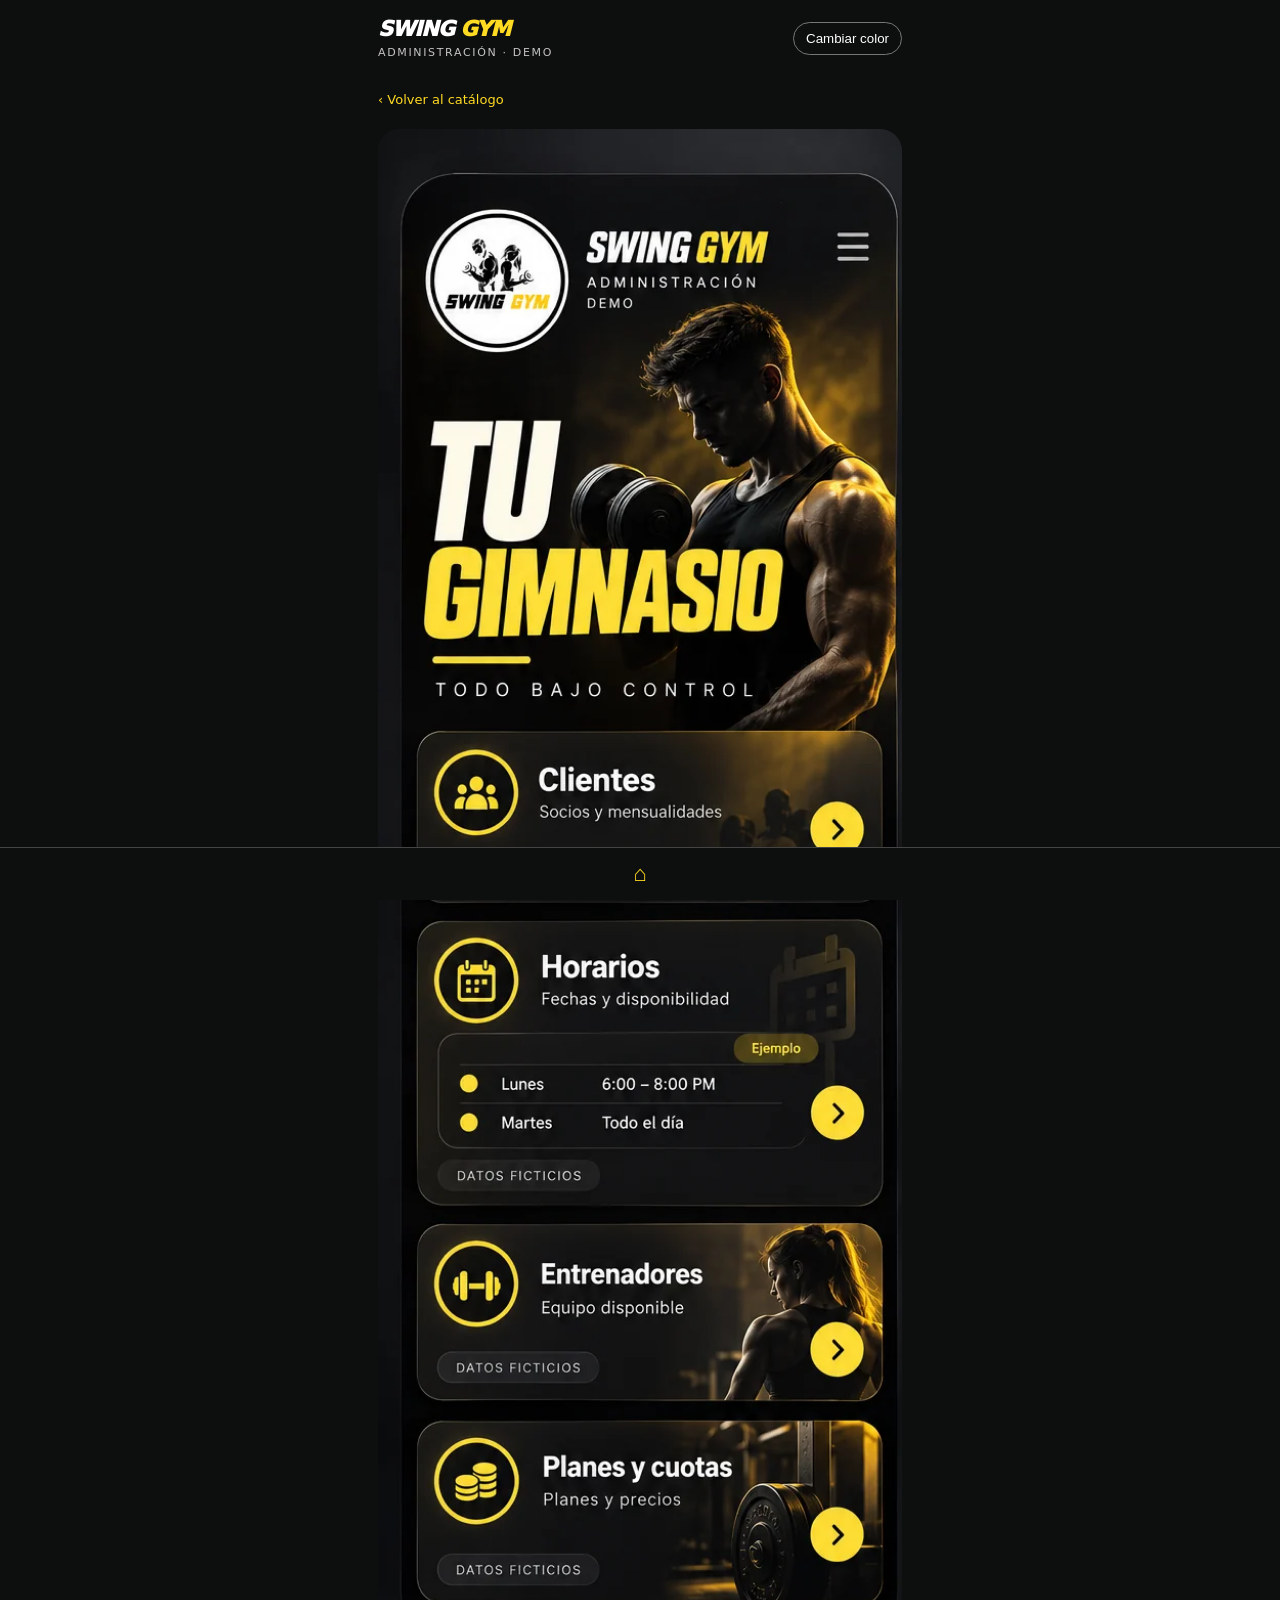
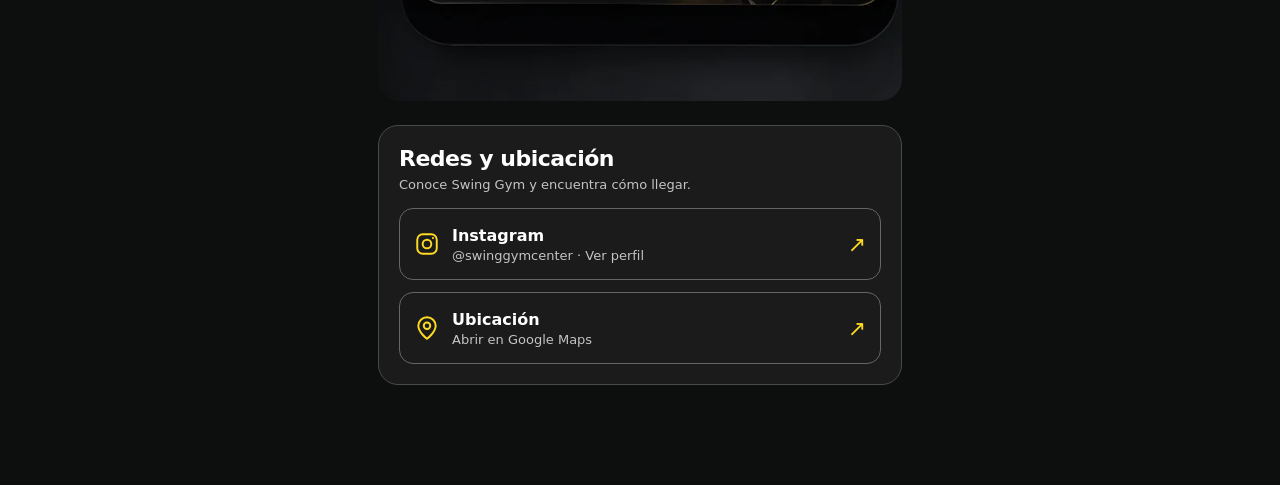
==== commit a4492a33: "Add Swing Gym Instagram and Google Maps section" ====
--- a/swing-gym-center/index.html
+++ b/swing-gym-center/index.html
@@ -22,6 +22,18 @@
 .visual-menu-list button{padding:13px 10px;text-align:left;border:1px solid #505a51;border-radius:10px;background:var(--card);color:var(--ink);font:inherit}
 .visual-menu-list button:focus-visible{outline:3px solid var(--accent)}
 .catalog-link{display:inline-flex;align-items:center;min-height:44px;margin:0 0 8px;color:var(--accent);font-size:13px;text-decoration:none}.catalog-link:hover{text-decoration:underline}.catalog-link:focus-visible{outline:3px solid var(--accent);outline-offset:3px}
+
+.social-section{margin-top:24px;padding:20px;background:var(--card);border:1px solid #494949;border-radius:20px}
+.social-section h2{margin:0 0 6px;font-size:22px;letter-spacing:-.5px}
+.social-section>p{margin:0 0 16px;color:var(--muted);font-size:13px}
+.social-links{display:grid;gap:12px}
+.social-link{display:flex;align-items:center;gap:12px;min-height:72px;padding:14px;border:1px solid #666;border-radius:14px;color:var(--ink);text-decoration:none;overflow-wrap:anywhere}
+.social-link:hover{border-color:var(--accent)}
+.social-link:focus-visible{outline:3px solid var(--accent);outline-offset:3px}
+.social-link svg{width:26px;height:26px;flex:none;color:var(--accent)}
+.social-link strong{display:block;font-size:16px}
+.social-link small{display:block;color:var(--muted);font-size:13px;margin-top:3px}
+.social-link .external-arrow{margin-left:auto;color:var(--accent);font-size:22px;flex:none}
 </style>
 </head>
 <body>
@@ -37,6 +49,21 @@
 <a class="catalog-link" href="../">‹ Volver al catálogo</a>
 <div id="app">
 </div>
+
+<section class="social-section" aria-labelledby="social-title">
+<h2 id="social-title">Redes y ubicación</h2>
+<p>Conoce Swing Gym y encuentra cómo llegar.</p>
+<div class="social-links">
+<a class="social-link" href="https://www.instagram.com/swinggymcenter?vrfl=OWRlbHhrZjFyamN1" target="_blank" rel="noopener noreferrer" aria-label="Ver Instagram de Swing Gym, abre en una nueva pestaña">
+<svg viewBox="0 0 24 24" fill="none" stroke="currentColor" stroke-width="1.8" aria-hidden="true"><rect x="3" y="3" width="18" height="18" rx="5"/><circle cx="12" cy="12" r="4"/><circle cx="17.5" cy="6.5" r="1" fill="currentColor" stroke="none"/></svg>
+<span><strong>Instagram</strong><small>@swinggymcenter · Ver perfil</small></span><span class="external-arrow" aria-hidden="true">↗</span>
+</a>
+<a class="social-link" href="https://maps.app.goo.gl/sv69A3me9t3AqANJA" target="_blank" rel="noopener noreferrer" aria-label="Ver ubicación de Swing Gym en Google Maps, abre en una nueva pestaña">
+<svg viewBox="0 0 24 24" fill="none" stroke="currentColor" stroke-width="1.8" aria-hidden="true"><path d="M20 10c0 6-8 12-8 12S4 16 4 10a8 8 0 1 1 16 0Z"/><circle cx="12" cy="10" r="3"/></svg>
+<span><strong>Ubicación</strong><small>Abrir en Google Maps</small></span><span class="external-arrow" aria-hidden="true">↗</span>
+</a>
+</div>
+</section>
 </main>
 <nav class="nav">
 <button id="home" aria-label="Volver al inicio">⌂</button>
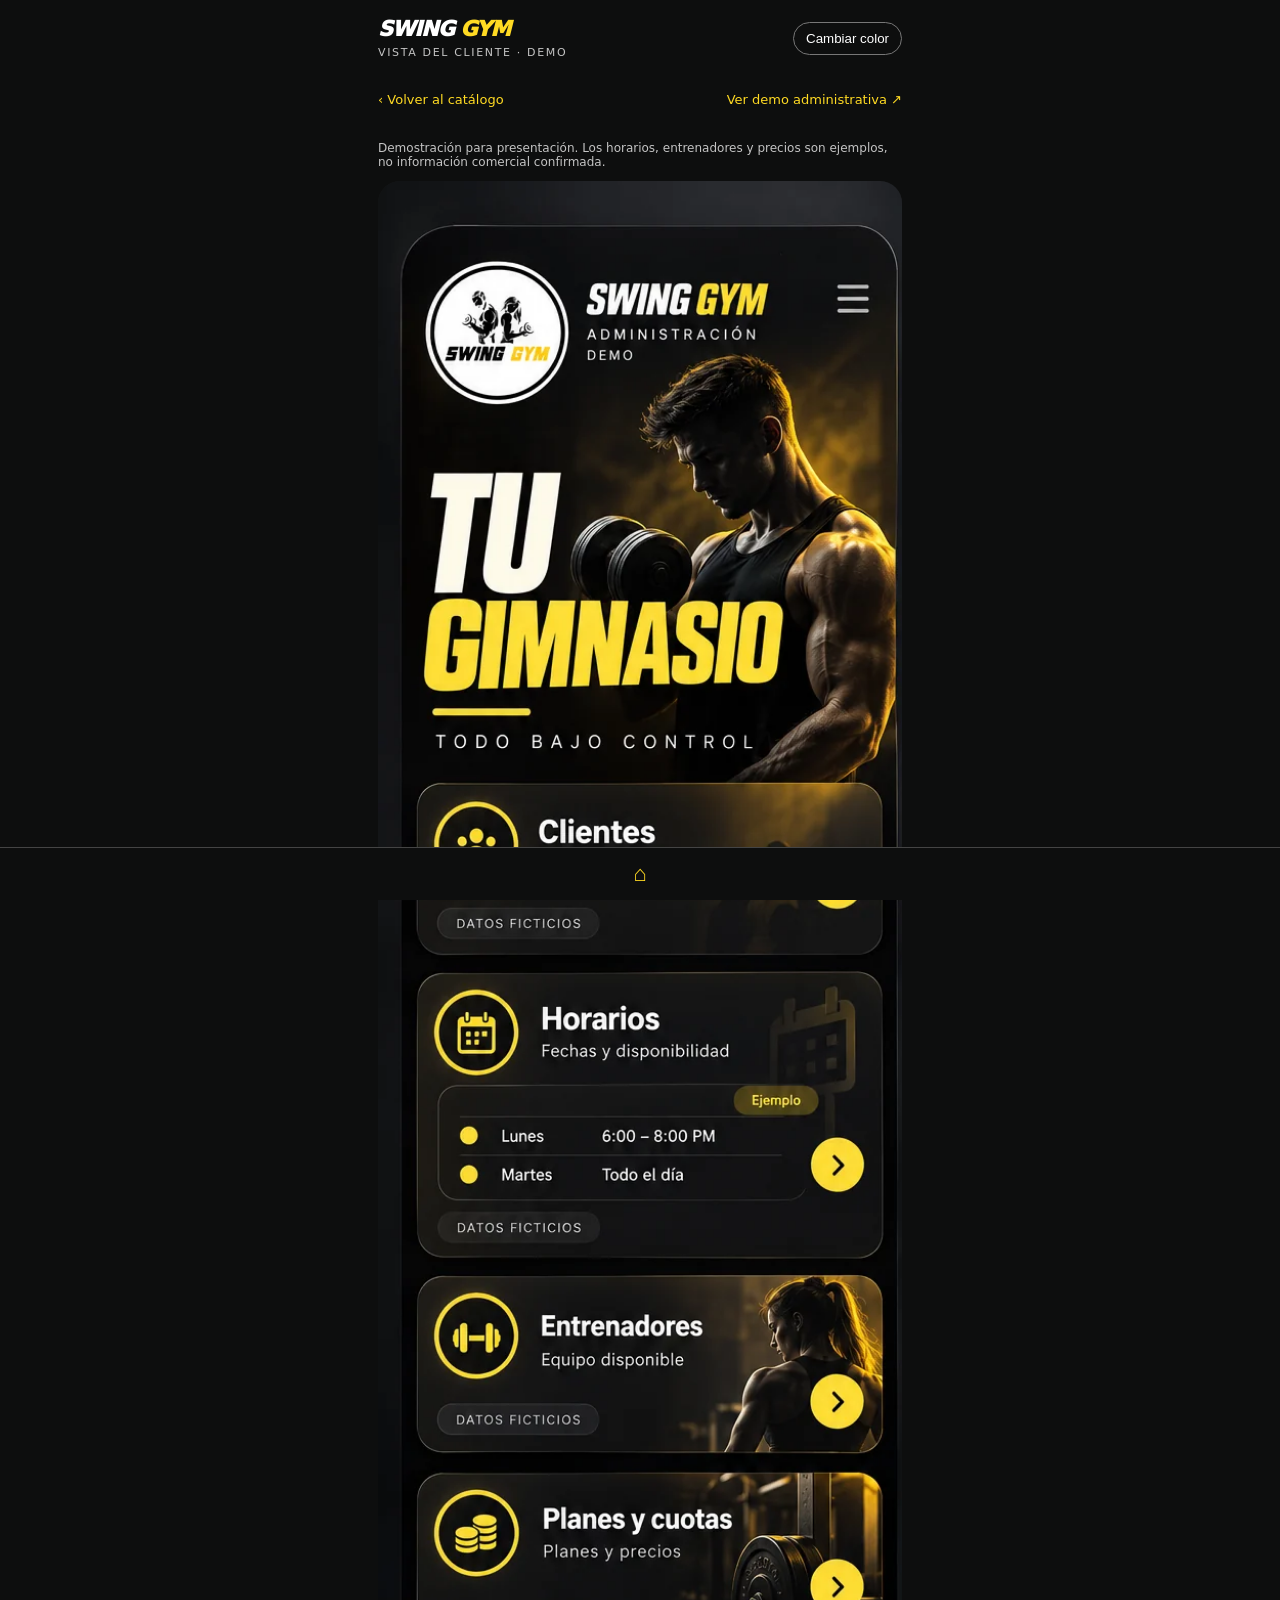
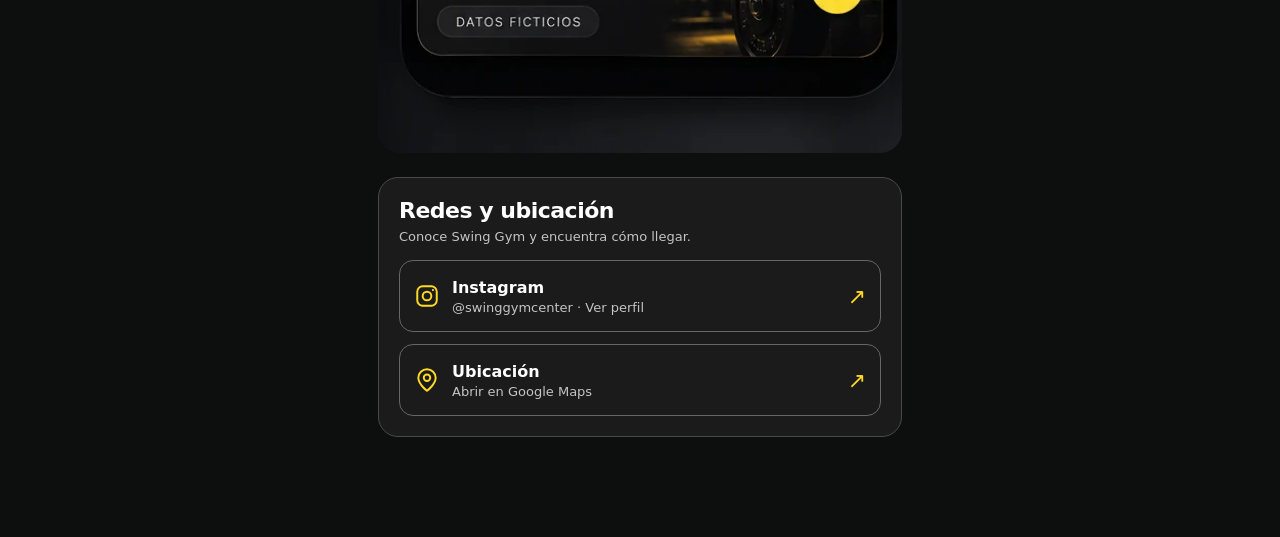
==== commit fa9d74e3: "Separate client view and add administrative demo with local records and CSV export" ====
--- a/swing-gym-center/index.html
+++ b/swing-gym-center/index.html
@@ -4,7 +4,7 @@
 <meta charset="utf-8">
 <meta name="viewport" content="width=device-width,initial-scale=1">
 <meta name="theme-color" content="#101112">
-<title>Swing Gym · Demo administrativa</title>
+<title>Swing Gym · Vista del cliente</title>
 <style>
 *{box-sizing:border-box}body{margin:0;background:#0d0e0e;color:#fff;font-family:system-ui,sans-serif;--accent:#ffda23;--card:#1b1b1b;--ink:#fff;--muted:#c4c4c4;--bg:#0d0e0e}body.verde{--accent:#b6d1a8;--card:#153d36;--ink:#fff;--muted:#c5d8d2;--bg:#09241f;background:var(--bg)}main{max-width:560px;margin:auto;padding:0 18px 100px}.bar{display:flex;align-items:center;justify-content:space-between;padding:17px 0}.brand{font-size:21px;font-weight:950;font-style:italic;letter-spacing:-1px}.brand em{color:var(--accent)}.pill{font-size:11px;color:var(--muted);letter-spacing:.15em}.switch{border:1px solid #777;color:var(--ink);background:transparent;border-radius:20px;padding:8px 12px;cursor:pointer}.visual{position:relative;width:100%;aspect-ratio:1/3;border-radius:22px;overflow:hidden;background:#181818}.visual img{display:block;position:absolute;top:0;left:0;width:200%;max-width:none;height:auto}.verde .visual img{left:-100%}.hero-label{font-size:12px;color:var(--muted);letter-spacing:.18em;margin:24px 0 6px}.heading{font-size:28px;letter-spacing:-1px;margin:0 0 18px}.grid{display:grid;gap:12px}.tile{display:flex;gap:16px;align-items:center;text-align:left;width:100%;background:linear-gradient(120deg,var(--card),#262625);color:var(--ink);border:1px solid #4a4a45;border-radius:20px;padding:19px;cursor:pointer}.verde .tile{background:linear-gradient(120deg,var(--card),#246055)}.icon{border:2px solid var(--accent);color:var(--accent);height:52px;width:52px;display:grid;place-items:center;border-radius:50%;font-size:24px;flex:none}.tile strong{font-size:20px;display:block}.tile small{color:var(--muted);font-size:13px}.arrow{margin-left:auto;background:var(--accent);color:#121212;border-radius:50%;width:38px;height:38px;display:grid;place-items:center;font-size:25px}.note{color:var(--muted);font-size:12px}.row{padding:16px 0;border-bottom:1px solid #555;display:flex;justify-content:space-between;gap:10px}.row strong{display:block}.row small{color:var(--muted)}.badge{color:var(--accent);font-size:13px;white-space:nowrap}.back{background:transparent;border:0;color:var(--accent);font-size:18px;padding:18px 0;cursor:pointer}.panel{background:var(--card);border:1px solid #494949;border-radius:20px;padding:20px}.day{width:100%;background:#252525;color:white;border:1px solid #777;border-radius:12px;padding:13px;font-size:15px;margin:6px 0}.verde .day{background:#163c35}.nav{position:fixed;bottom:0;left:0;width:100%;background:var(--bg);border-top:1px solid #444;padding:12px;text-align:center}.nav button{background:none;border:0;color:var(--accent);font-size:22px;cursor:pointer}button:focus-visible,select:focus-visible{outline:3px solid var(--accent)}@media(max-width:380px){.bar{gap:12px}.switch{padding:8px 10px}}
 
@@ -42,11 +42,13 @@
 <div>
 <div class="brand">SWING <em>GYM</em>
 </div>
-<span class="pill">ADMINISTRACIÓN · DEMO</span>
+<span class="pill">VISTA DEL CLIENTE · DEMO</span>
 </div>
 <button class="switch" id="theme">Cambiar color</button>
 </header>
 <a class="catalog-link" href="../">‹ Volver al catálogo</a>
+<a class="catalog-link" href="admin.html" style="float:right">Ver demo administrativa ↗</a>
+<p class="note">Demostración para presentación. Los horarios, entrenadores y precios son ejemplos, no información comercial confirmada.</p>
 <div id="app">
 </div>
 
@@ -70,7 +72,7 @@
 </nav>
 <script>
 const art='gym-visual.webp';const app=document.querySelector('#app');const theme=document.querySelector('#theme');theme.onclick=()=>{document.body.classList.toggle('verde');theme.textContent=document.body.classList.contains('verde')?'Colores del gym':'Cambiar color'};document.querySelector('#home').onclick=home;
-const data={clientes:[['Ana Pérez','Plan mensual · Vence el 15/11','Al día'],['Luis Gómez','Plan pareja · Vence el 08/11','Pendiente'],['María Torres','Plan mensual · Vence el 02/12','Al día']],entrenadores:[['Carlos R.','Fuerza · Lunes y martes','Disponible'],['Laura M.','Baile · Miércoles y viernes','Disponible'],['Pedro G.','Funcional · Consultar horario','Ocupado']],planes:[['Mensual','30 días','USD 35'],['Pareja','30 días · 2 personas','USD 60'],['Por visita','Acceso por un día','USD 5']]};
+const data={clientes:[['Bienvenido a Swing Gym','Explora los planes y horarios de demostración.','01'],['Encuentra tu plan','Compara las opciones en Planes y cuotas.','02'],['Conoce el gimnasio','Consulta Instagram y la ubicación al final de esta página.','03']],entrenadores:[['Carlos R.','Fuerza · Lunes y martes','Disponible'],['Laura M.','Baile · Miércoles y viernes','Disponible'],['Pedro G.','Funcional · Consultar horario','Ocupado']],planes:[['Mensual','30 días','USD 35'],['Pareja','30 días · 2 personas','USD 60'],['Por visita','Acceso por un día','USD 5']]};
 const pages=['clientes','horarios','entrenadores','planes'];
 function currentPage(){const page=location.hash.slice(1);return pages.includes(page)?page:'inicio';}
 function renderRoute(){const page=currentPage();if(page==='inicio')renderHome();else renderPage(page);}
@@ -99,7 +101,7 @@
   trigger.addEventListener("click",()=>{menu.hidden=!menu.hidden;trigger.setAttribute("aria-expanded",String(!menu.hidden));});
   window.scrollTo(0,0);
 }
-function renderPage(p){const titles={clientes:'Clientes',horarios:'Horarios y disponibilidad',entrenadores:'Entrenadores',planes:'Planes y cuotas'};app.innerHTML=`<button class="back">‹ Inicio</button>
+function renderPage(p){const titles={clientes:'Información para clientes',horarios:'Horarios y disponibilidad',entrenadores:'Entrenadores',planes:'Planes y cuotas'};app.innerHTML=`<button class="back">‹ Inicio</button>
 <p class="hero-label">SWING GYM · DEMO</p>
 <h1 class="heading">${titles[p]}</h1>
 <p class="note">Toda la información es ficticia.</p>
@@ -122,4 +124,4 @@
 </div>`).join('');window.scrollTo(0,0)}renderRoute();
 </script>
 </body>
-</html>+</html>
